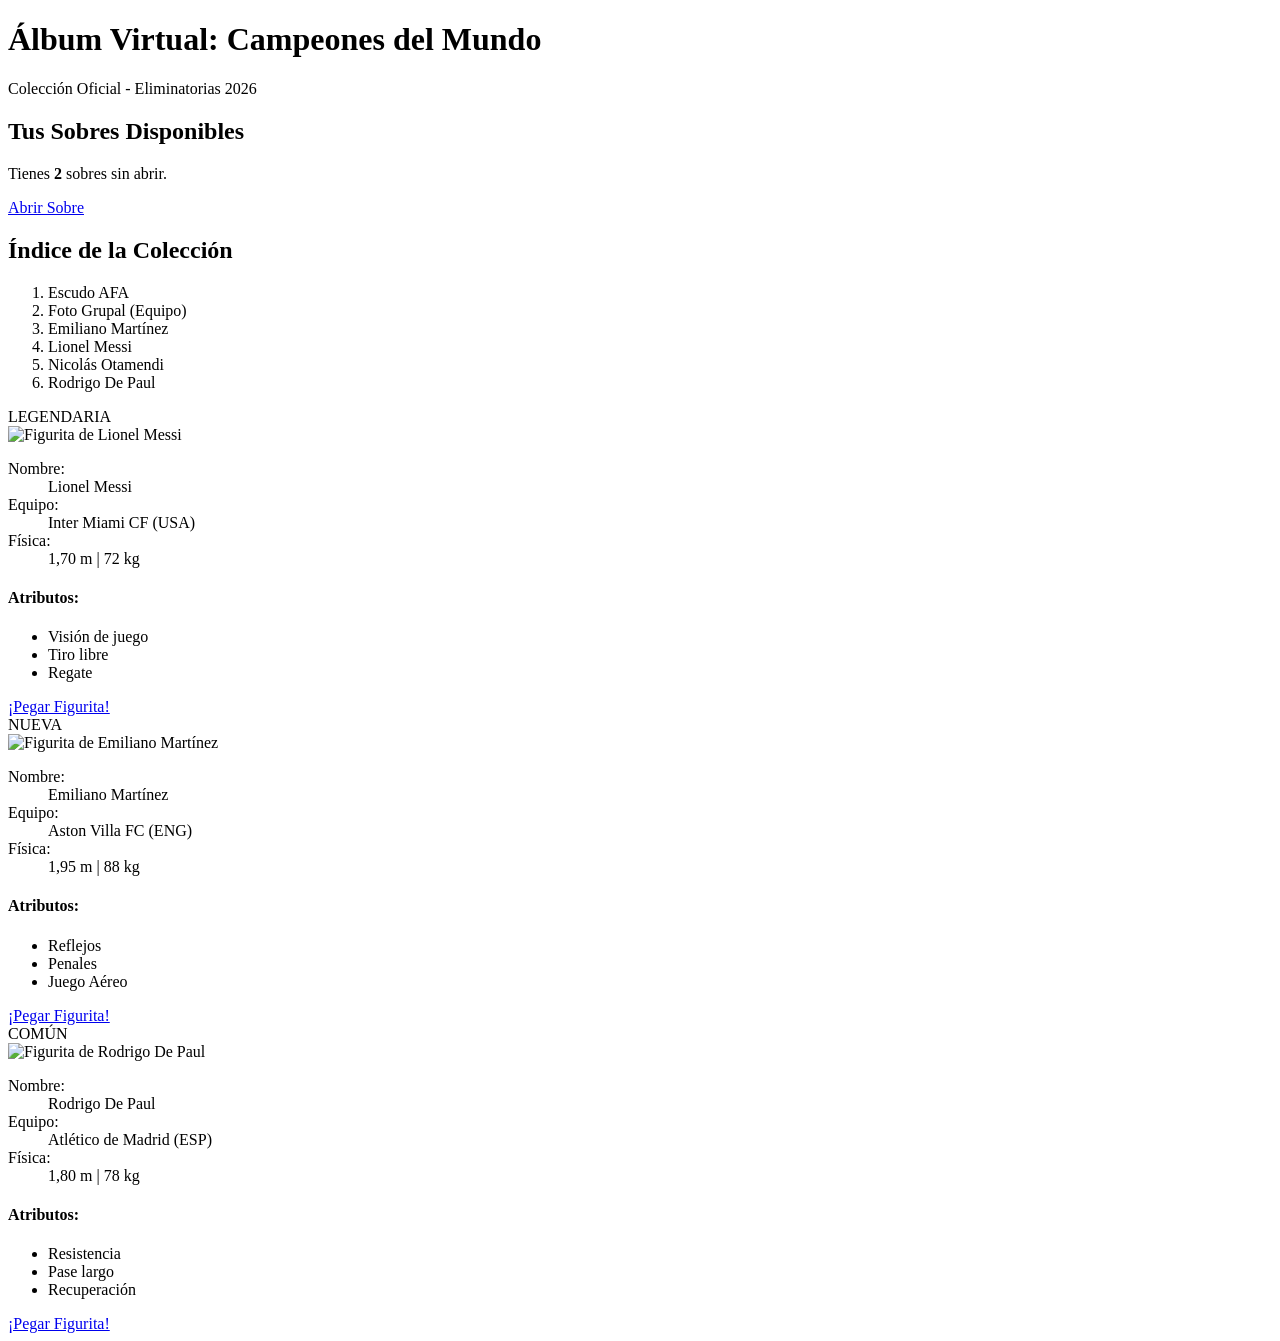
==== index.html @ d7fab693 "Create index.html" ====
<!DOCTYPE html>
<html lang="es">
<head>
    <meta charset="UTF-8">
    <meta name="viewport" content="width=device-width, initial-scale=1.0">
    <title>Mi Álbum Web de Coleccionables - Selección Argentina</title>
    <link rel="stylesheet" href="css/estilos.css">
</head>
<body>

    <!-- Header (Título) -->
    <div class="header-album">
        <h1>Álbum Virtual: Campeones del Mundo</h1>
        <p>Colección Oficial - Eliminatorias 2026</p>
    </div>

    <!-- Sección de Sobres -->
    <div class="seccion-sobres">
        <h2>Tus Sobres Disponibles</h2>
        <div class="sobre">
            <p>Tienes <strong>2</strong> sobres sin abrir.</p>
            <a href="#" class="btn-abrir">Abrir Sobre</a>
        </div>
    </div>

    <!-- Índice de Figuritas (Lista Ordenada) -->
    <div class="indice-container">
        <h2>Índice de la Colección</h2>
        <ol class="lista-indice">
            <li>Escudo AFA</li>
            <li>Foto Grupal (Equipo)</li>
            <li>Emiliano Martínez</li>
            <li>Lionel Messi</li>
            <li>Nicolás Otamendi</li>
            <li>Rodrigo De Paul</li>
        </ol>
    </div>

    <!-- Cuadrícula de Figuritas -->
    <div class="cuadricula-figuritas">
        
        <!-- Figurita 1: Lionel Messi -->
        <div class="tarjeta-figurita">
            <!-- Etiqueta span para destacar estado -->
            <div class="estado-etiqueta">
                <span class="legendaria">LEGENDARIA</span>
            </div>
            
            <img src="img/messi.jpg" alt="Figurita de Lionel Messi" class="img-figurita">
            
            <!-- Lista de definición para la ficha técnica -->
            <dl class="ficha-tecnica">
                <dt>Nombre:</dt>
                <dd>Lionel Messi</dd>
                <dt>Equipo:</dt>
                <dd>Inter Miami CF (USA)</dd>
                <dt>Física:</dt>
                <dd>1,70 m | 72 kg</dd>
            </dl>

            <!-- Lista no ordenada para habilidades -->
            <h4>Atributos:</h4>
            <ul class="lista-atributos">
                <li>Visión de juego</li>
                <li>Tiro libre</li>
                <li>Regate</li>
            </ul>

            <!-- Botón interactivo -->
            <a href="#" class="btn-pegar">¡Pegar Figurita!</a>
        </div>

        <!-- Figurita 2: Emiliano "Dibu" Martínez -->
        <div class="tarjeta-figurita">
            <div class="estado-etiqueta">
                <span class="nueva">NUEVA</span>
            </div>
            
            <img src="img/dibu.jpg" alt="Figurita de Emiliano Martínez" class="img-figurita">
            
            <dl class="ficha-tecnica">
                <dt>Nombre:</dt>
                <dd>Emiliano Martínez</dd>
                <dt>Equipo:</dt>
                <dd>Aston Villa FC (ENG)</dd>
                <dt>Física:</dt>
                <dd>1,95 m | 88 kg</dd>
            </dl>

            <h4>Atributos:</h4>
            <ul class="lista-atributos">
                <li>Reflejos</li>
                <li>Penales</li>
                <li>Juego Aéreo</li>
            </ul>

            <a href="#" class="btn-pegar">¡Pegar Figurita!</a>
        </div>

        <!-- Figurita 3: Rodrigo De Paul -->
        <div class="tarjeta-figurita">
            <div class="estado-etiqueta">
                <span class="comun">COMÚN</span>
            </div>
            
            <img src="img/depaul.jpg" alt="Figurita de Rodrigo De Paul" class="img-figurita">
            
            <dl class="ficha-tecnica">
                <dt>Nombre:</dt>
                <dd>Rodrigo De Paul</dd>
                <dt>Equipo:</dt>
                <dd>Atlético de Madrid (ESP)</dd>
                <dt>Física:</dt>
                <dd>1,80 m | 78 kg</dd>
            </dl>

            <h4>Atributos:</h4>
            <ul class="lista-atributos">
                <li>Resistencia</li>
                <li>Pase largo</li>
                <li>Recuperación</li>
            </ul>

            <a href="#" class="btn-pegar">¡Pegar Figurita!</a>
        </div>

    </div>

</body>
</html>
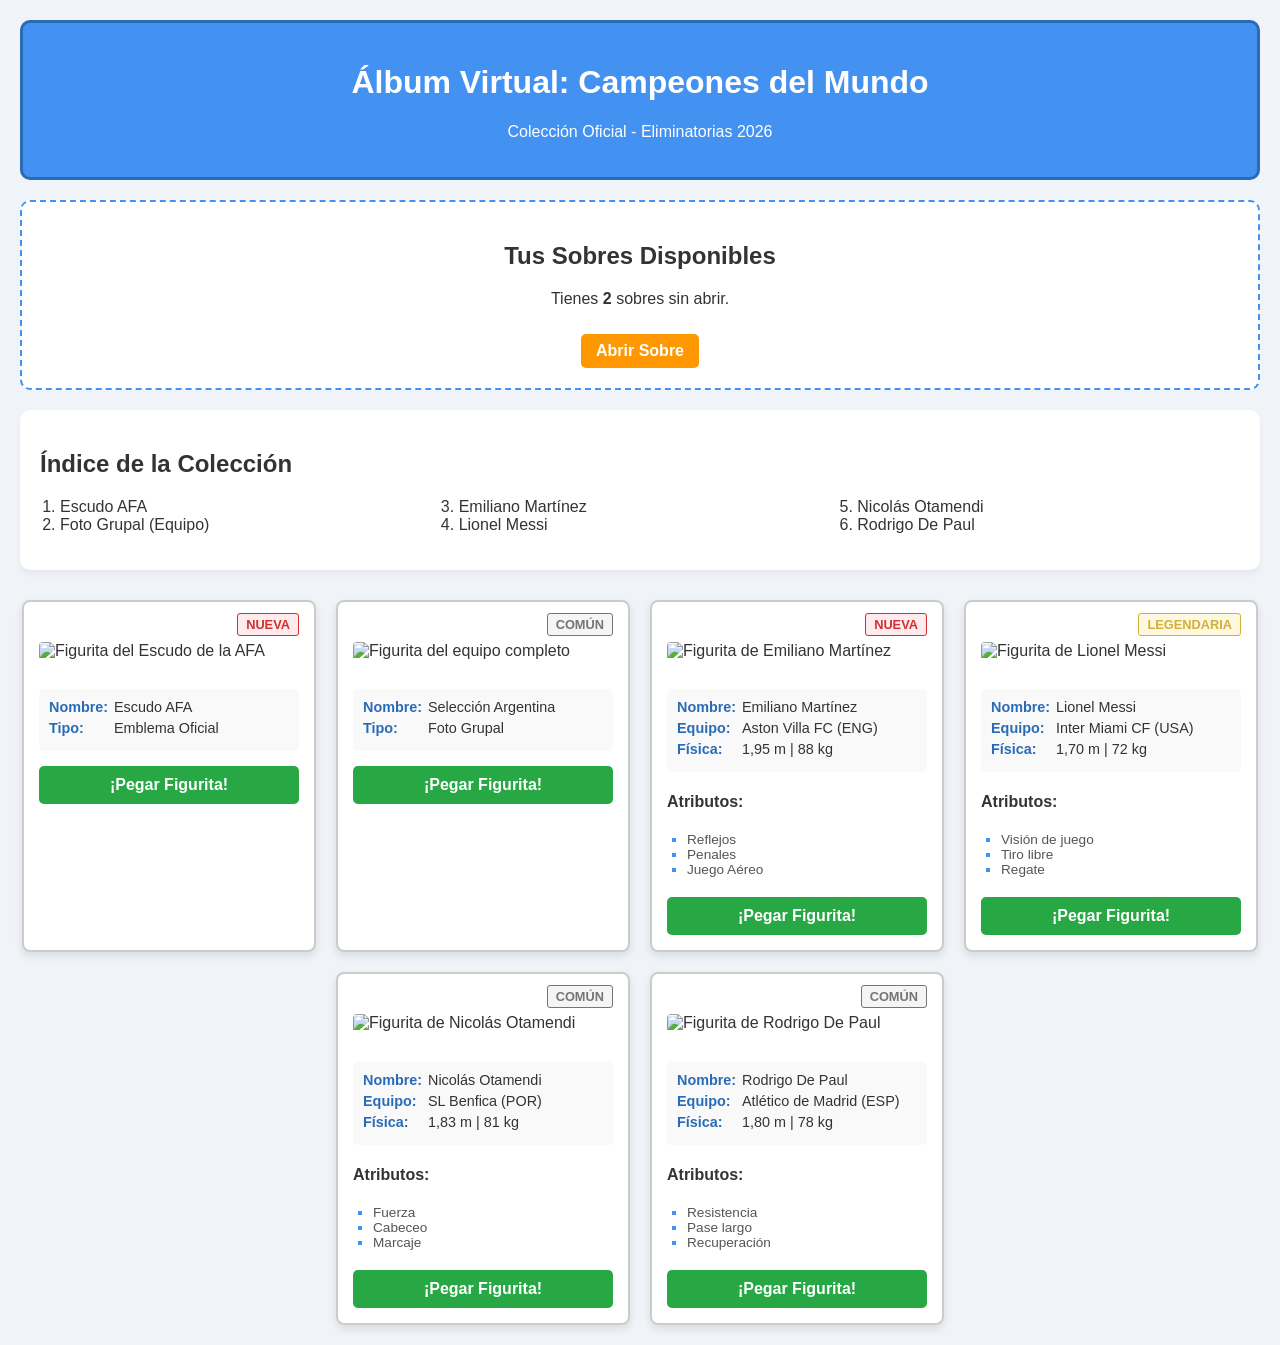
==== commit 6fdb3690: "Update index.html" ====
--- a/index.html
+++ b/index.html
@@ -8,13 +8,11 @@
 </head>
 <body>
 
-    <!-- Header (Título) -->
     <div class="header-album">
         <h1>Álbum Virtual: Campeones del Mundo</h1>
         <p>Colección Oficial - Eliminatorias 2026</p>
     </div>
 
-    <!-- Sección de Sobres -->
     <div class="seccion-sobres">
         <h2>Tus Sobres Disponibles</h2>
         <div class="sobre">
@@ -23,7 +21,6 @@
         </div>
     </div>
 
-    <!-- Índice de Figuritas (Lista Ordenada) -->
     <div class="indice-container">
         <h2>Índice de la Colección</h2>
         <ol class="lista-indice">
@@ -36,19 +33,63 @@
         </ol>
     </div>
 
-    <!-- Cuadrícula de Figuritas -->
     <div class="cuadricula-figuritas">
         
-        <!-- Figurita 1: Lionel Messi -->
         <div class="tarjeta-figurita">
-            <!-- Etiqueta span para destacar estado -->
+            <div class="estado-etiqueta">
+                <span class="nueva">NUEVA</span>
+            </div>
+            <img src="escudoafa.png.png" alt="Figurita del Escudo de la AFA" class="img-figurita">
+            <dl class="ficha-tecnica">
+                <dt>Nombre:</dt>
+                <dd>Escudo AFA</dd>
+                <dt>Tipo:</dt>
+                <dd>Emblema Oficial</dd>
+            </dl>
+            <a href="#" class="btn-pegar">¡Pegar Figurita!</a>
+        </div>
+
+        <div class="tarjeta-figurita">
+            <div class="estado-etiqueta">
+                <span class="comun">COMÚN</span>
+            </div>
+            <img src="fotogrupal.png" alt="Figurita del equipo completo" class="img-figurita">
+            <dl class="ficha-tecnica">
+                <dt>Nombre:</dt>
+                <dd>Selección Argentina</dd>
+                <dt>Tipo:</dt>
+                <dd>Foto Grupal</dd>
+            </dl>
+            <a href="#" class="btn-pegar">¡Pegar Figurita!</a>
+        </div>
+
+        <div class="tarjeta-figurita">
+            <div class="estado-etiqueta">
+                <span class="nueva">NUEVA</span>
+            </div>
+            <img src="emilianomartinez.png" alt="Figurita de Emiliano Martínez" class="img-figurita">
+            <dl class="ficha-tecnica">
+                <dt>Nombre:</dt>
+                <dd>Emiliano Martínez</dd>
+                <dt>Equipo:</dt>
+                <dd>Aston Villa FC (ENG)</dd>
+                <dt>Física:</dt>
+                <dd>1,95 m | 88 kg</dd>
+            </dl>
+            <h4>Atributos:</h4>
+            <ul class="lista-atributos">
+                <li>Reflejos</li>
+                <li>Penales</li>
+                <li>Juego Aéreo</li>
+            </ul>
+            <a href="#" class="btn-pegar">¡Pegar Figurita!</a>
+        </div>
+
+        <div class="tarjeta-figurita">
             <div class="estado-etiqueta">
                 <span class="legendaria">LEGENDARIA</span>
             </div>
-            
-            <img src="img/messi.jpg" alt="Figurita de Lionel Messi" class="img-figurita">
-            
-            <!-- Lista de definición para la ficha técnica -->
+            <img src="lionelmessi.png" alt="Figurita de Lionel Messi" class="img-figurita">
             <dl class="ficha-tecnica">
                 <dt>Nombre:</dt>
                 <dd>Lionel Messi</dd>
@@ -57,54 +98,42 @@
                 <dt>Física:</dt>
                 <dd>1,70 m | 72 kg</dd>
             </dl>
-
-            <!-- Lista no ordenada para habilidades -->
             <h4>Atributos:</h4>
             <ul class="lista-atributos">
                 <li>Visión de juego</li>
                 <li>Tiro libre</li>
                 <li>Regate</li>
             </ul>
-
-            <!-- Botón interactivo -->
             <a href="#" class="btn-pegar">¡Pegar Figurita!</a>
         </div>
 
-        <!-- Figurita 2: Emiliano "Dibu" Martínez -->
-        <div class="tarjeta-figurita">
-            <div class="estado-etiqueta">
-                <span class="nueva">NUEVA</span>
-            </div>
-            
-            <img src="img/dibu.jpg" alt="Figurita de Emiliano Martínez" class="img-figurita">
-            
-            <dl class="ficha-tecnica">
-                <dt>Nombre:</dt>
-                <dd>Emiliano Martínez</dd>
-                <dt>Equipo:</dt>
-                <dd>Aston Villa FC (ENG)</dd>
-                <dt>Física:</dt>
-                <dd>1,95 m | 88 kg</dd>
-            </dl>
-
-            <h4>Atributos:</h4>
-            <ul class="lista-atributos">
-                <li>Reflejos</li>
-                <li>Penales</li>
-                <li>Juego Aéreo</li>
-            </ul>
-
-            <a href="#" class="btn-pegar">¡Pegar Figurita!</a>
-        </div>
-
-        <!-- Figurita 3: Rodrigo De Paul -->
         <div class="tarjeta-figurita">
             <div class="estado-etiqueta">
                 <span class="comun">COMÚN</span>
             </div>
-            
-            <img src="img/depaul.jpg" alt="Figurita de Rodrigo De Paul" class="img-figurita">
-            
+            <img src="nicolasotamendi.png" alt="Figurita de Nicolás Otamendi" class="img-figurita">
+            <dl class="ficha-tecnica">
+                <dt>Nombre:</dt>
+                <dd>Nicolás Otamendi</dd>
+                <dt>Equipo:</dt>
+                <dd>SL Benfica (POR)</dd>
+                <dt>Física:</dt>
+                <dd>1,83 m | 81 kg</dd>
+            </dl>
+            <h4>Atributos:</h4>
+            <ul class="lista-atributos">
+                <li>Fuerza</li>
+                <li>Cabeceo</li>
+                <li>Marcaje</li>
+            </ul>
+            <a href="#" class="btn-pegar">¡Pegar Figurita!</a>
+        </div>
+
+        <div class="tarjeta-figurita">
+            <div class="estado-etiqueta">
+                <span class="comun">COMÚN</span>
+            </div>
+            <img src="rodrigodepaul.png" alt="Figurita de Rodrigo De Paul" class="img-figurita">
             <dl class="ficha-tecnica">
                 <dt>Nombre:</dt>
                 <dd>Rodrigo De Paul</dd>
@@ -113,14 +142,12 @@
                 <dt>Física:</dt>
                 <dd>1,80 m | 78 kg</dd>
             </dl>
-
             <h4>Atributos:</h4>
             <ul class="lista-atributos">
                 <li>Resistencia</li>
                 <li>Pase largo</li>
                 <li>Recuperación</li>
             </ul>
-
             <a href="#" class="btn-pegar">¡Pegar Figurita!</a>
         </div>
 
--- a/css/estilos.css
+++ b/css/estilos.css
@@ -0,0 +1,174 @@
+/* =========================================
+   Estilos Generales y Estructura (div)
+   ========================================= */
+body {
+    font-family: 'Segoe UI', Tahoma, Geneva, Verdana, sans-serif;
+    background-color: #f0f4f8;
+    color: #333;
+    margin: 0;
+    padding: 20px;
+}
+
+.header-album {
+    background-color: #4392f1;
+    color: white;
+    text-align: center;
+    padding: 20px;
+    border-radius: 10px;
+    margin-bottom: 20px;
+    border: 3px solid #2a6bb8;
+}
+
+.seccion-sobres {
+    background-color: #fff;
+    padding: 20px;
+    border: 2px dashed #4392f1;
+    border-radius: 10px;
+    margin-bottom: 20px;
+    text-align: center;
+}
+
+/* =========================================
+   Listas (<ol>, <dl>, <ul>)
+   ========================================= */
+.indice-container {
+    background-color: #fff;
+    padding: 20px;
+    border-radius: 10px;
+    margin-bottom: 30px;
+    box-shadow: 0 4px 6px rgba(0,0,0,0.05);
+}
+
+.lista-indice {
+    column-count: 3; /* Divide la lista ordenada en columnas */
+    padding-left: 20px;
+}
+
+.cuadricula-figuritas {
+    display: flex;
+    flex-wrap: wrap;
+    gap: 20px;
+    justify-content: center;
+}
+
+.tarjeta-figurita {
+    background-color: #fff;
+    border: 2px solid #ccc;
+    border-radius: 8px;
+    width: 260px;
+    padding: 15px;
+    box-shadow: 0 4px 8px rgba(0,0,0,0.1);
+    position: relative;
+}
+
+.img-figurita {
+    width: 100%;
+    height: auto;
+    border-radius: 4px;
+    margin-bottom: 15px;
+}
+
+/* Lista de definición */
+.ficha-tecnica {
+    font-size: 0.9em;
+    margin-bottom: 15px;
+    background-color: #f9f9f9;
+    padding: 10px;
+    border-radius: 5px;
+}
+
+.ficha-tecnica dt {
+    font-weight: bold;
+    color: #2a6bb8;
+    float: left;
+    clear: left;
+    width: 60px;
+}
+
+.ficha-tecnica dd {
+    margin-left: 65px;
+    margin-bottom: 5px;
+}
+
+/* Lista no ordenada con viñeta personalizada */
+.lista-atributos {
+    list-style-type: square;
+    color: #555;
+    padding-left: 20px;
+    font-size: 0.85em;
+    margin-bottom: 20px;
+}
+
+.lista-atributos li::marker {
+    color: #4392f1; /* Viñeta personalizada con color */
+}
+
+/* =========================================
+   Estilos Internos (span)
+   ========================================= */
+.estado-etiqueta {
+    text-align: right;
+    margin-bottom: 10px;
+    font-weight: bold;
+    font-size: 0.8em;
+}
+
+span.legendaria {
+    color: #d4af37; /* Dorado */
+    border: 1px solid #d4af37;
+    padding: 3px 8px;
+    border-radius: 3px;
+    background-color: #fff8e1;
+}
+
+span.nueva {
+    color: #d32f2f; /* Rojo */
+    border: 1px solid #d32f2f;
+    padding: 3px 8px;
+    border-radius: 3px;
+    background-color: #ffebee;
+}
+
+span.comun {
+    color: #757575; /* Gris */
+    border: 1px solid #757575;
+    padding: 3px 8px;
+    border-radius: 3px;
+    background-color: #f5f5f5;
+}
+
+/* =========================================
+   Interactividad del Botón (a y hover)
+   ========================================= */
+.btn-pegar {
+    display: inline-block;
+    background-color: #28a745;
+    color: white;
+    text-decoration: none;
+    padding: 10px 15px;
+    border-radius: 5px;
+    text-align: center;
+    width: 100%;
+    box-sizing: border-box;
+    font-weight: bold;
+    font-size: 1em;
+    transition: all 0.3s ease; /* Transición suave */
+}
+
+/* Efecto Hover: Cambia color y tamaño de fuente */
+.btn-pegar:hover {
+    background-color: #218838; /* Verde más oscuro */
+    font-size: 1.15em; /* Aumenta el tamaño de la fuente */
+    box-shadow: 0 4px 10px rgba(40, 167, 69, 0.4);
+}
+
+.btn-abrir {
+    display: inline-block;
+    background-color: #ff9800;
+    color: white;
+    text-decoration: none;
+    padding: 8px 15px;
+    border-radius: 5px;
+    font-weight: bold;
+    margin-top: 10px;
+}
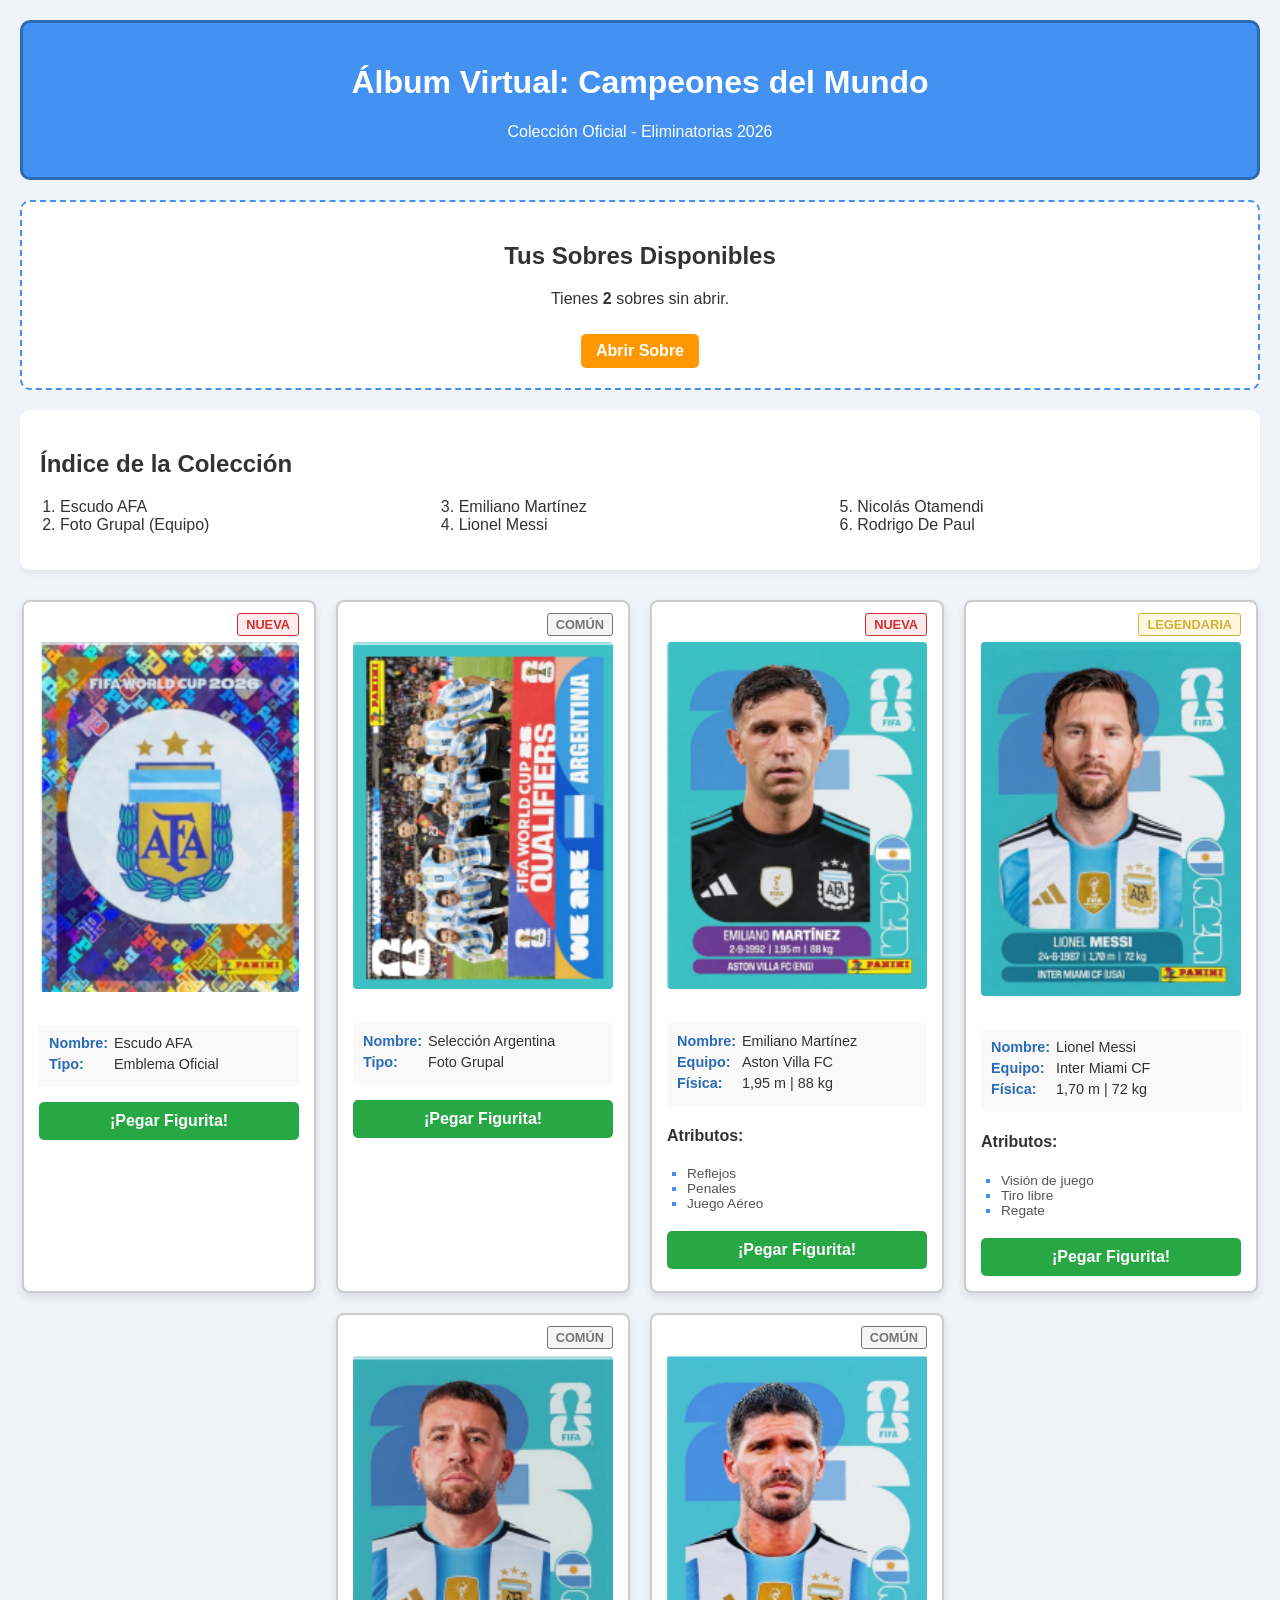
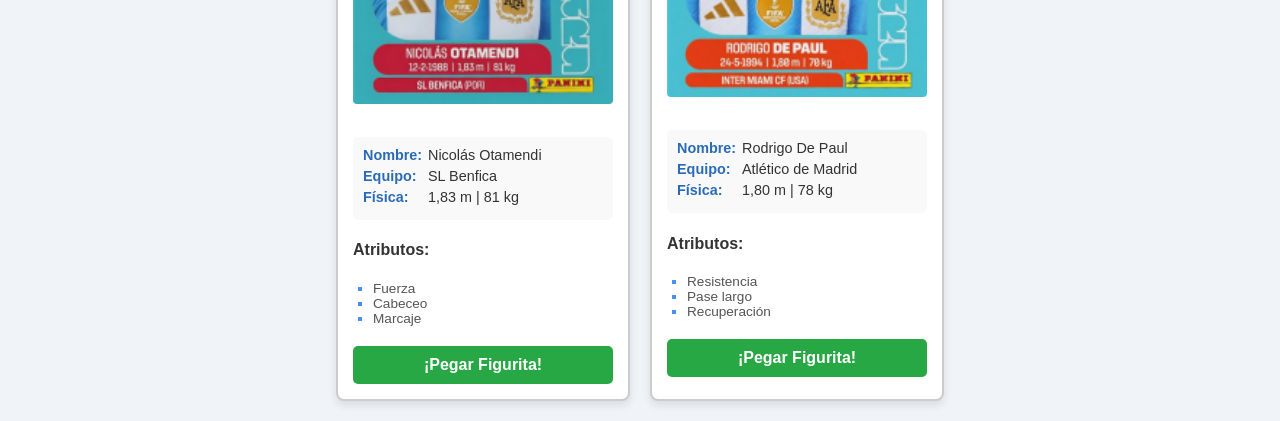
==== commit ef11f047: "Update index.html" ====
--- a/index.html
+++ b/index.html
@@ -39,7 +39,7 @@
             <div class="estado-etiqueta">
                 <span class="nueva">NUEVA</span>
             </div>
-            <img src="escudoafa.png.png" alt="Figurita del Escudo de la AFA" class="img-figurita">
+            <img src="img/escudoafa.png.png" alt="Figurita del Escudo de la AFA" class="img-figurita">
             <dl class="ficha-tecnica">
                 <dt>Nombre:</dt>
                 <dd>Escudo AFA</dd>
@@ -53,7 +53,7 @@
             <div class="estado-etiqueta">
                 <span class="comun">COMÚN</span>
             </div>
-            <img src="fotogrupal.png" alt="Figurita del equipo completo" class="img-figurita">
+            <img src="img/fotogrupal.png" alt="Figurita del equipo completo" class="img-figurita">
             <dl class="ficha-tecnica">
                 <dt>Nombre:</dt>
                 <dd>Selección Argentina</dd>
@@ -67,12 +67,12 @@
             <div class="estado-etiqueta">
                 <span class="nueva">NUEVA</span>
             </div>
-            <img src="emilianomartinez.png" alt="Figurita de Emiliano Martínez" class="img-figurita">
+            <img src="img/emilianomartinez.png" alt="Figurita de Emiliano Martínez" class="img-figurita">
             <dl class="ficha-tecnica">
                 <dt>Nombre:</dt>
                 <dd>Emiliano Martínez</dd>
                 <dt>Equipo:</dt>
-                <dd>Aston Villa FC (ENG)</dd>
+                <dd>Aston Villa FC</dd>
                 <dt>Física:</dt>
                 <dd>1,95 m | 88 kg</dd>
             </dl>
@@ -89,12 +89,12 @@
             <div class="estado-etiqueta">
                 <span class="legendaria">LEGENDARIA</span>
             </div>
-            <img src="lionelmessi.png" alt="Figurita de Lionel Messi" class="img-figurita">
+            <img src="img/lionelmessi.png" alt="Figurita de Lionel Messi" class="img-figurita">
             <dl class="ficha-tecnica">
                 <dt>Nombre:</dt>
                 <dd>Lionel Messi</dd>
                 <dt>Equipo:</dt>
-                <dd>Inter Miami CF (USA)</dd>
+                <dd>Inter Miami CF</dd>
                 <dt>Física:</dt>
                 <dd>1,70 m | 72 kg</dd>
             </dl>
@@ -111,12 +111,12 @@
             <div class="estado-etiqueta">
                 <span class="comun">COMÚN</span>
             </div>
-            <img src="nicolasotamendi.png" alt="Figurita de Nicolás Otamendi" class="img-figurita">
+            <img src="img/nicolasotamendi.png" alt="Figurita de Nicolás Otamendi" class="img-figurita">
             <dl class="ficha-tecnica">
                 <dt>Nombre:</dt>
                 <dd>Nicolás Otamendi</dd>
                 <dt>Equipo:</dt>
-                <dd>SL Benfica (POR)</dd>
+                <dd>SL Benfica</dd>
                 <dt>Física:</dt>
                 <dd>1,83 m | 81 kg</dd>
             </dl>
@@ -133,12 +133,12 @@
             <div class="estado-etiqueta">
                 <span class="comun">COMÚN</span>
             </div>
-            <img src="rodrigodepaul.png" alt="Figurita de Rodrigo De Paul" class="img-figurita">
+            <img src="img/rodrigodepaul.png" alt="Figurita de Rodrigo De Paul" class="img-figurita">
             <dl class="ficha-tecnica">
                 <dt>Nombre:</dt>
                 <dd>Rodrigo De Paul</dd>
                 <dt>Equipo:</dt>
-                <dd>Atlético de Madrid (ESP)</dd>
+                <dd>Atlético de Madrid</dd>
                 <dt>Física:</dt>
                 <dd>1,80 m | 78 kg</dd>
             </dl>
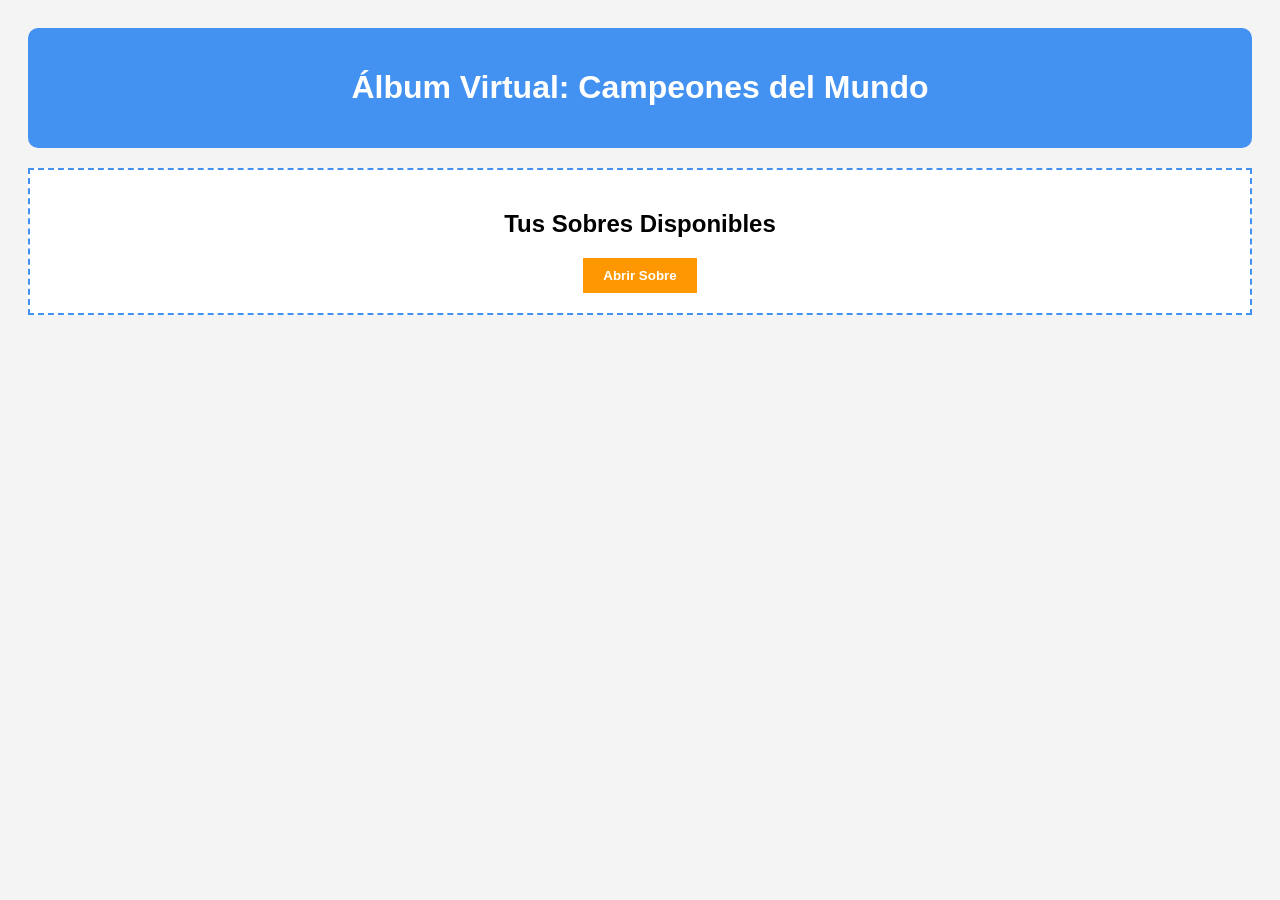
==== commit 7055589e: "Update index.html" ====
--- a/index.html
+++ b/index.html
@@ -2,156 +2,62 @@
 <html lang="es">
 <head>
     <meta charset="UTF-8">
-    <meta name="viewport" content="width=device-width, initial-scale=1.0">
-    <title>Mi Álbum Web de Coleccionables - Selección Argentina</title>
-    <link rel="stylesheet" href="css/estilos.css">
+    <title>Álbum de Figuritas - Selección Argentina</title>
+    <style>
+        /* CSS Integrado para evitar errores de ruta */
+        body { font-family: sans-serif; background-color: #f4f4f4; padding: 20px; }
+        .header-album { background: #4392f1; color: white; padding: 20px; text-align: center; border-radius: 10px; }
+        .seccion-sobres { background: white; padding: 20px; margin: 20px 0; border: 2px dashed #4392f1; text-align: center; }
+        
+        /* Cuadrícula */
+        .cuadricula-figuritas { display: flex; flex-wrap: wrap; gap: 20px; justify-content: center; margin-top: 20px; }
+        .tarjeta-figurita { background: white; padding: 15px; border: 1px solid #ddd; border-radius: 8px; width: 200px; text-align: center; }
+        .tarjeta-figurita img { width: 100%; height: auto; border-radius: 4px; }
+        
+        /* Botón e interactividad */
+        .btn-abrir { background: #ff9800; color: white; padding: 10px 20px; border: none; cursor: pointer; font-weight: bold; }
+        .btn-pegar { display: inline-block; background: #28a745; color: white; padding: 8px; margin-top: 10px; text-decoration: none; border-radius: 4px; }
+        .btn-pegar:hover { background: #218838; font-size: 1.1em; }
+    </style>
 </head>
 <body>
 
     <div class="header-album">
         <h1>Álbum Virtual: Campeones del Mundo</h1>
-        <p>Colección Oficial - Eliminatorias 2026</p>
     </div>
 
     <div class="seccion-sobres">
         <h2>Tus Sobres Disponibles</h2>
-        <div class="sobre">
-            <p>Tienes <strong>2</strong> sobres sin abrir.</p>
-            <a href="#" class="btn-abrir">Abrir Sobre</a>
-        </div>
+        <button class="btn-abrir" onclick="abrirSobre()">Abrir Sobre</button>
     </div>
 
-    <div class="indice-container">
-        <h2>Índice de la Colección</h2>
-        <ol class="lista-indice">
-            <li>Escudo AFA</li>
-            <li>Foto Grupal (Equipo)</li>
-            <li>Emiliano Martínez</li>
-            <li>Lionel Messi</li>
-            <li>Nicolás Otamendi</li>
-            <li>Rodrigo De Paul</li>
-        </ol>
-    </div>
-
-    <div class="cuadricula-figuritas">
+    <div id="contenedor-figuritas" class="cuadricula-figuritas" style="display:none;">
         
         <div class="tarjeta-figurita">
-            <div class="estado-etiqueta">
-                <span class="nueva">NUEVA</span>
-            </div>
-            <img src="img/escudoafa.png.png" alt="Figurita del Escudo de la AFA" class="img-figurita">
-            <dl class="ficha-tecnica">
-                <dt>Nombre:</dt>
-                <dd>Escudo AFA</dd>
-                <dt>Tipo:</dt>
-                <dd>Emblema Oficial</dd>
-            </dl>
+            <img src="img/lionelmessi.png" alt="Messi">
+            <p>Lionel Messi</p>
             <a href="#" class="btn-pegar">¡Pegar Figurita!</a>
         </div>
 
         <div class="tarjeta-figurita">
-            <div class="estado-etiqueta">
-                <span class="comun">COMÚN</span>
-            </div>
-            <img src="img/fotogrupal.png" alt="Figurita del equipo completo" class="img-figurita">
-            <dl class="ficha-tecnica">
-                <dt>Nombre:</dt>
-                <dd>Selección Argentina</dd>
-                <dt>Tipo:</dt>
-                <dd>Foto Grupal</dd>
-            </dl>
+            <img src="img/emilianomartinez.png" alt="Dibu">
+            <p>Emiliano Martínez</p>
             <a href="#" class="btn-pegar">¡Pegar Figurita!</a>
         </div>
 
         <div class="tarjeta-figurita">
-            <div class="estado-etiqueta">
-                <span class="nueva">NUEVA</span>
-            </div>
-            <img src="img/emilianomartinez.png" alt="Figurita de Emiliano Martínez" class="img-figurita">
-            <dl class="ficha-tecnica">
-                <dt>Nombre:</dt>
-                <dd>Emiliano Martínez</dd>
-                <dt>Equipo:</dt>
-                <dd>Aston Villa FC</dd>
-                <dt>Física:</dt>
-                <dd>1,95 m | 88 kg</dd>
-            </dl>
-            <h4>Atributos:</h4>
-            <ul class="lista-atributos">
-                <li>Reflejos</li>
-                <li>Penales</li>
-                <li>Juego Aéreo</li>
-            </ul>
-            <a href="#" class="btn-pegar">¡Pegar Figurita!</a>
-        </div>
-
-        <div class="tarjeta-figurita">
-            <div class="estado-etiqueta">
-                <span class="legendaria">LEGENDARIA</span>
-            </div>
-            <img src="img/lionelmessi.png" alt="Figurita de Lionel Messi" class="img-figurita">
-            <dl class="ficha-tecnica">
-                <dt>Nombre:</dt>
-                <dd>Lionel Messi</dd>
-                <dt>Equipo:</dt>
-                <dd>Inter Miami CF</dd>
-                <dt>Física:</dt>
-                <dd>1,70 m | 72 kg</dd>
-            </dl>
-            <h4>Atributos:</h4>
-            <ul class="lista-atributos">
-                <li>Visión de juego</li>
-                <li>Tiro libre</li>
-                <li>Regate</li>
-            </ul>
-            <a href="#" class="btn-pegar">¡Pegar Figurita!</a>
-        </div>
-
-        <div class="tarjeta-figurita">
-            <div class="estado-etiqueta">
-                <span class="comun">COMÚN</span>
-            </div>
-            <img src="img/nicolasotamendi.png" alt="Figurita de Nicolás Otamendi" class="img-figurita">
-            <dl class="ficha-tecnica">
-                <dt>Nombre:</dt>
-                <dd>Nicolás Otamendi</dd>
-                <dt>Equipo:</dt>
-                <dd>SL Benfica</dd>
-                <dt>Física:</dt>
-                <dd>1,83 m | 81 kg</dd>
-            </dl>
-            <h4>Atributos:</h4>
-            <ul class="lista-atributos">
-                <li>Fuerza</li>
-                <li>Cabeceo</li>
-                <li>Marcaje</li>
-            </ul>
-            <a href="#" class="btn-pegar">¡Pegar Figurita!</a>
-        </div>
-
-        <div class="tarjeta-figurita">
-            <div class="estado-etiqueta">
-                <span class="comun">COMÚN</span>
-            </div>
-            <img src="img/rodrigodepaul.png" alt="Figurita de Rodrigo De Paul" class="img-figurita">
-            <dl class="ficha-tecnica">
-                <dt>Nombre:</dt>
-                <dd>Rodrigo De Paul</dd>
-                <dt>Equipo:</dt>
-                <dd>Atlético de Madrid</dd>
-                <dt>Física:</dt>
-                <dd>1,80 m | 78 kg</dd>
-            </dl>
-            <h4>Atributos:</h4>
-            <ul class="lista-atributos">
-                <li>Resistencia</li>
-                <li>Pase largo</li>
-                <li>Recuperación</li>
-            </ul>
+            <img src="img/escudoafa.png.png" alt="Escudo">
+            <p>Escudo AFA</p>
             <a href="#" class="btn-pegar">¡Pegar Figurita!</a>
         </div>
 
     </div>
 
+    <script>
+        function abrirSobre() {
+            // Esta función muestra el div oculto al hacer clic
+            document.getElementById('contenedor-figuritas').style.display = 'flex';
+        }
+    </script>
 </body>
 </html>
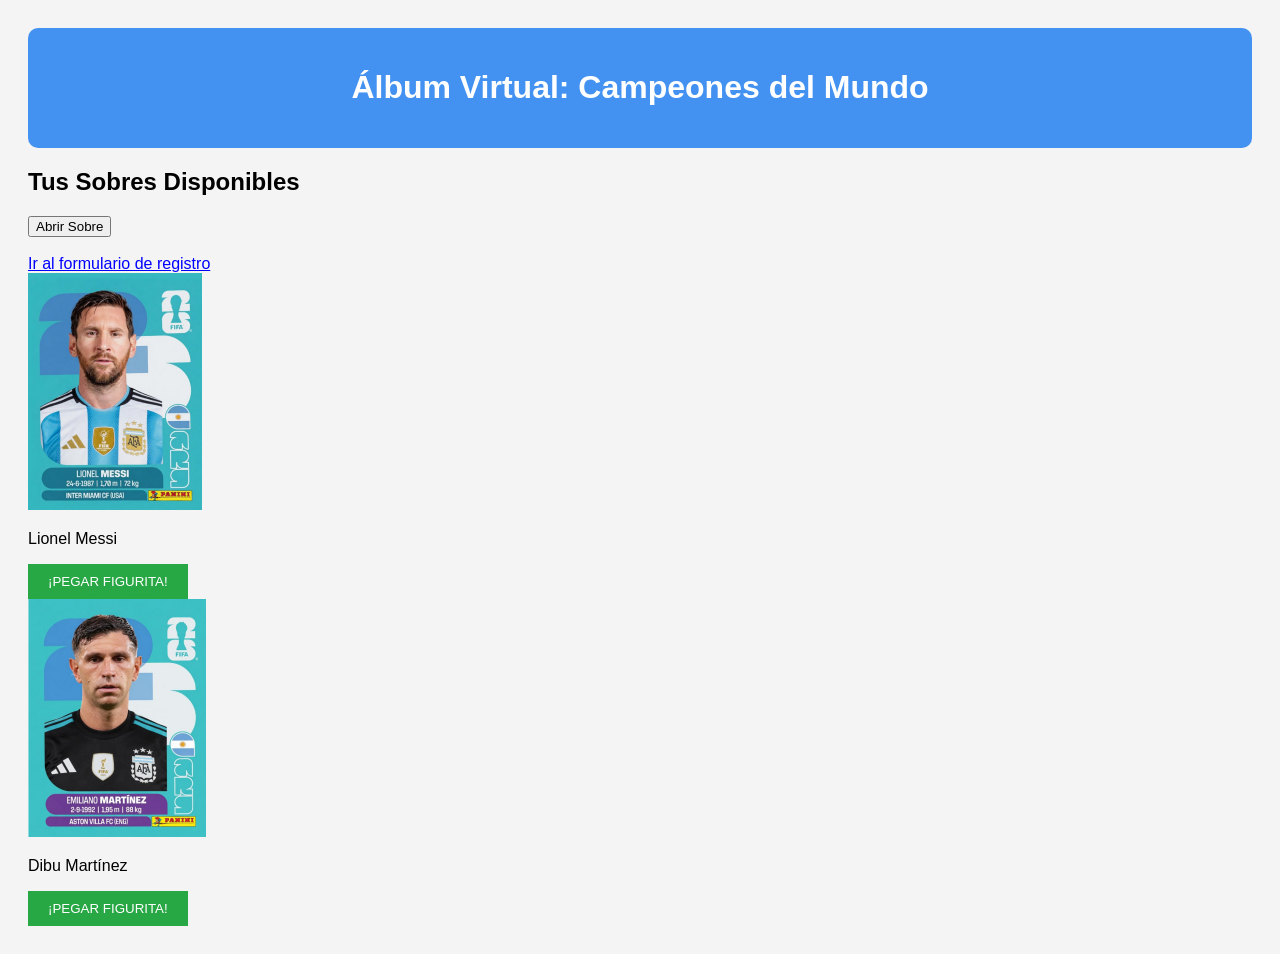
==== commit 17bc8b11: "Update index.html" ====
--- a/index.html
+++ b/index.html
@@ -2,23 +2,8 @@
 <html lang="es">
 <head>
     <meta charset="UTF-8">
-    <title>Álbum de Figuritas - Selección Argentina</title>
-    <style>
-        /* CSS Integrado para evitar errores de ruta */
-        body { font-family: sans-serif; background-color: #f4f4f4; padding: 20px; }
-        .header-album { background: #4392f1; color: white; padding: 20px; text-align: center; border-radius: 10px; }
-        .seccion-sobres { background: white; padding: 20px; margin: 20px 0; border: 2px dashed #4392f1; text-align: center; }
-        
-        /* Cuadrícula */
-        .cuadricula-figuritas { display: flex; flex-wrap: wrap; gap: 20px; justify-content: center; margin-top: 20px; }
-        .tarjeta-figurita { background: white; padding: 15px; border: 1px solid #ddd; border-radius: 8px; width: 200px; text-align: center; }
-        .tarjeta-figurita img { width: 100%; height: auto; border-radius: 4px; }
-        
-        /* Botón e interactividad */
-        .btn-abrir { background: #ff9800; color: white; padding: 10px 20px; border: none; cursor: pointer; font-weight: bold; }
-        .btn-pegar { display: inline-block; background: #28a745; color: white; padding: 8px; margin-top: 10px; text-decoration: none; border-radius: 4px; }
-        .btn-pegar:hover { background: #218838; font-size: 1.1em; }
-    </style>
+    <title>Álbum Virtual - Selección Argentina</title>
+    <link rel="stylesheet" href="css/estilos.css">
 </head>
 <body>
 
@@ -28,35 +13,31 @@
 
     <div class="seccion-sobres">
         <h2>Tus Sobres Disponibles</h2>
-        <button class="btn-abrir" onclick="abrirSobre()">Abrir Sobre</button>
+        <button class="btn-abrir" onclick="alert('Abriendo sobre...')">Abrir Sobre</button>
+        <br><br>
+        <a href="registro.html" style="color: blue;">Ir al formulario de registro</a>
     </div>
 
-    <div id="contenedor-figuritas" class="cuadricula-figuritas" style="display:none;">
-        
+    <div class="cuadricula-figuritas">
         <div class="tarjeta-figurita">
             <img src="img/lionelmessi.png" alt="Messi">
             <p>Lionel Messi</p>
-            <a href="#" class="btn-pegar">¡Pegar Figurita!</a>
+            <button class="btn-pegar" id="btn-messi" onclick="pegarFigurita('btn-messi')">¡Pegar Figurita!</button>
         </div>
-
+        
         <div class="tarjeta-figurita">
             <img src="img/emilianomartinez.png" alt="Dibu">
-            <p>Emiliano Martínez</p>
-            <a href="#" class="btn-pegar">¡Pegar Figurita!</a>
+            <p>Dibu Martínez</p>
+            <button class="btn-pegar" id="btn-dibu" onclick="pegarFigurita('btn-dibu')">¡Pegar Figurita!</button>
         </div>
-
-        <div class="tarjeta-figurita">
-            <img src="img/escudoafa.png.png" alt="Escudo">
-            <p>Escudo AFA</p>
-            <a href="#" class="btn-pegar">¡Pegar Figurita!</a>
-        </div>
-
     </div>
 
     <script>
-        function abrirSobre() {
-            // Esta función muestra el div oculto al hacer clic
-            document.getElementById('contenedor-figuritas').style.display = 'flex';
+        function pegarFigurita(idBoton) {
+            let boton = document.getElementById(idBoton);
+            boton.innerHTML = "¡FIGURITA PEGADA!";
+            boton.style.backgroundColor = "#6c757d";
+            boton.style.pointerEvents = "none";
         }
     </script>
 </body>
--- a/css/estilos.css
+++ b/css/estilos.css
@@ -0,0 +1,23 @@
+body { font-family: sans-serif; background-color: #f4f4f4; padding: 20px; }
+.header-album { background: #4392f1; color: white; padding: 20px; text-align: center; border-radius: 10px; }
+.seccion-formulario { background: white; padding: 20px; margin: 20px auto; max-width: 500px; border-radius: 8px; border: 1px solid #ddd; }
+
+/* Estilos de botones */
+.btn-pegar, input[type="submit"], input[type="reset"] {
+    background-color: #28a745;
+    color: white;
+    border: none;
+    padding: 10px 20px;
+    text-transform: uppercase;
+    cursor: pointer;
+    transition: 0.3s;
+}
+.btn-pegar:hover, input[type="submit"]:hover, input[type="reset"]:hover {
+    font-size: 1.1em;
+    background-color: #218838;
+}
+
+/* Campos de entrada */
+input[type="text"], input[type="email"], input[type="password"], input[type="number"], select, textarea {
+    width: 100%; padding: 10px; margin: 10px 0; box-sizing: border-box;
+}
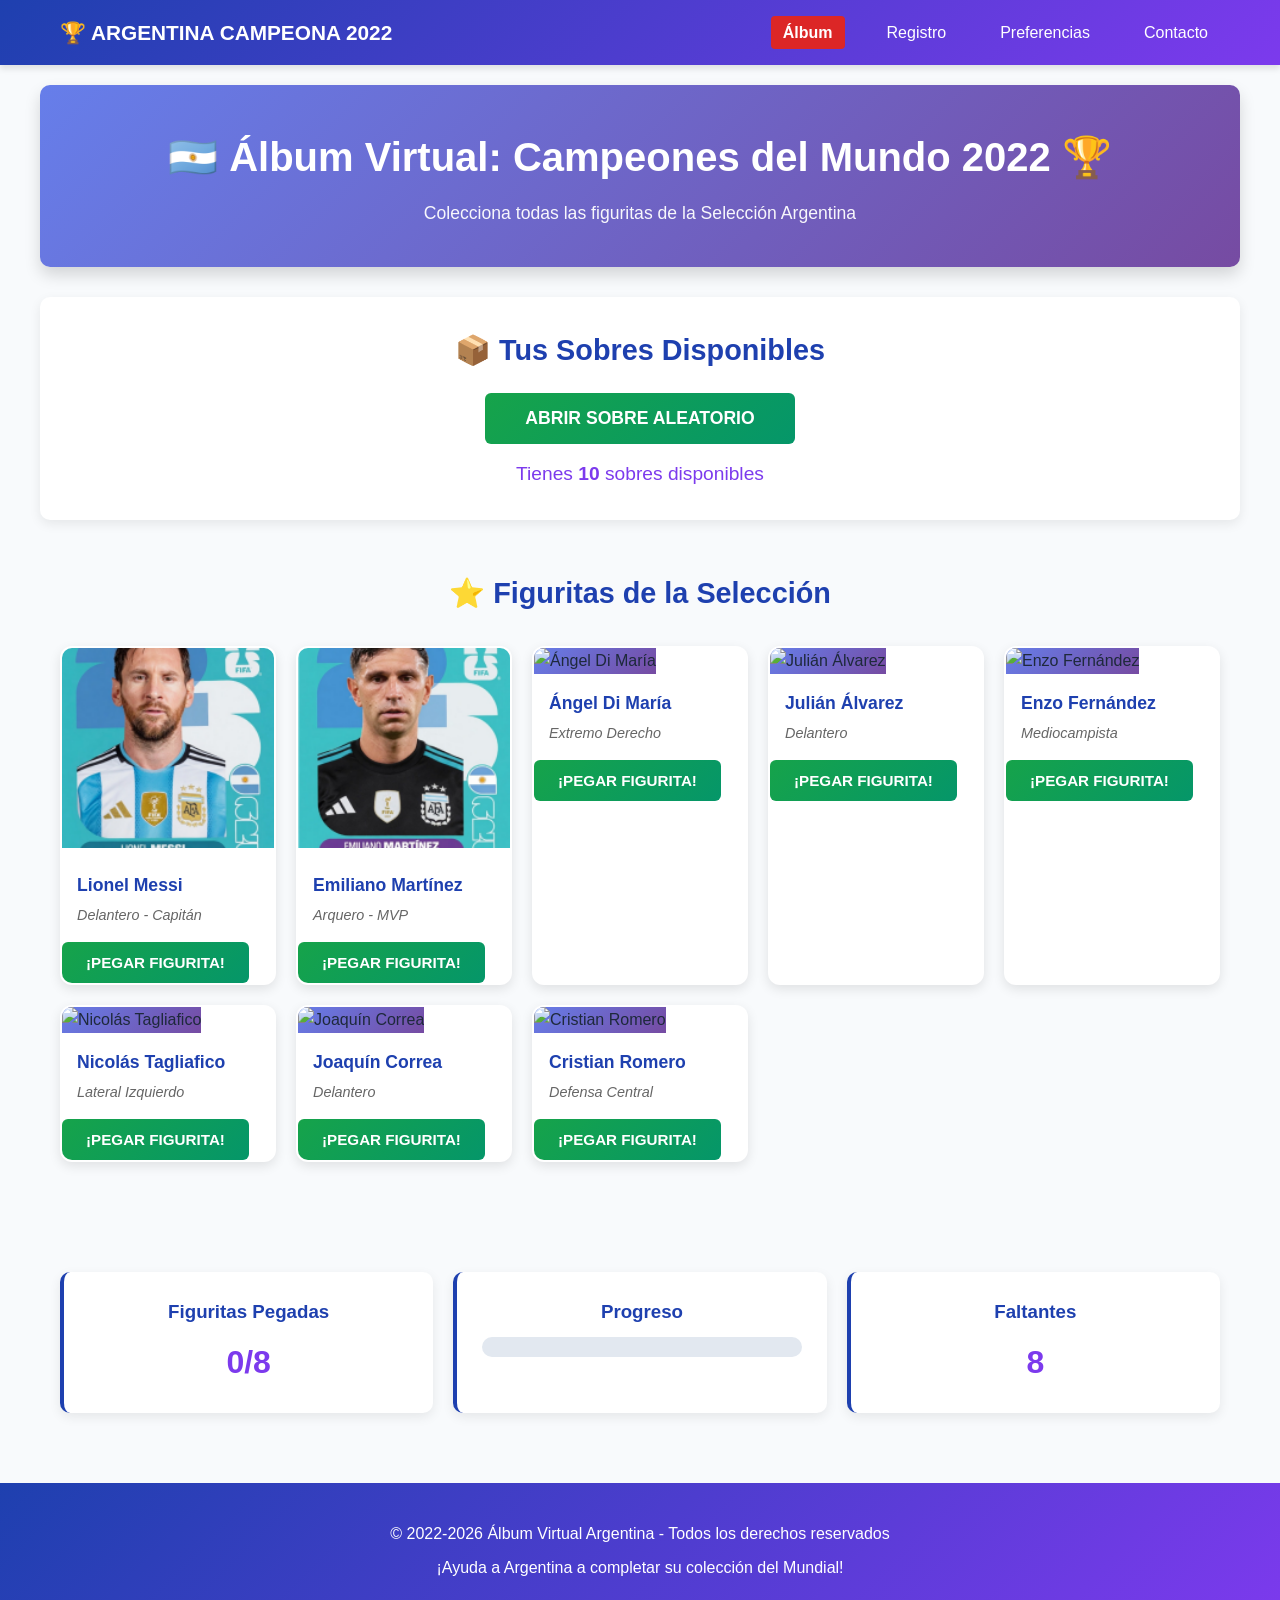
==== commit 5265b5f0: "Mejora: Álbum Mundial Argentina con menú de navegación y más jugadores" ====
--- a/index.html
+++ b/index.html
@@ -2,43 +2,125 @@
 <html lang="es">
 <head>
     <meta charset="UTF-8">
-    <title>Álbum Virtual - Selección Argentina</title>
+    <meta name="viewport" content="width=device-width, initial-scale=1.0">
+    <title>Álbum Virtual - Selección Argentina Campeona del Mundo 2022</title>
     <link rel="stylesheet" href="css/estilos.css">
 </head>
 <body>
+    <!-- MENÚ DE NAVEGACIÓN -->
+    <nav class="navbar">
+        <div class="nav-container">
+            <div class="logo">🏆 ARGENTINA CAMPEONA 2022</div>
+            <ul class="nav-menu">
+                <li><a href="index.html" class="active">Álbum</a></li>
+                <li><a href="registro.html">Registro</a></li>
+                <li><a href="preferencias.html">Preferencias</a></li>
+                <li><a href="contacto.html">Contacto</a></li>
+            </ul>
+        </div>
+    </nav>
 
+    <!-- HEADER -->
     <div class="header-album">
-        <h1>Álbum Virtual: Campeones del Mundo</h1>
+        <h1>🇦🇷 Álbum Virtual: Campeones del Mundo 2022 🏆</h1>
+        <p>Colecciona todas las figuritas de la Selección Argentina</p>
     </div>
 
+    <!-- SECCIÓN SOBRES -->
     <div class="seccion-sobres">
-        <h2>Tus Sobres Disponibles</h2>
-        <button class="btn-abrir" onclick="alert('Abriendo sobre...')">Abrir Sobre</button>
-        <br><br>
-        <a href="registro.html" style="color: blue;">Ir al formulario de registro</a>
-    </div>
-
-    <div class="cuadricula-figuritas">
-        <div class="tarjeta-figurita">
-            <img src="img/lionelmessi.png" alt="Messi">
-            <p>Lionel Messi</p>
-            <button class="btn-pegar" id="btn-messi" onclick="pegarFigurita('btn-messi')">¡Pegar Figurita!</button>
-        </div>
-        
-        <div class="tarjeta-figurita">
-            <img src="img/emilianomartinez.png" alt="Dibu">
-            <p>Dibu Martínez</p>
-            <button class="btn-pegar" id="btn-dibu" onclick="pegarFigurita('btn-dibu')">¡Pegar Figurita!</button>
+        <h2>📦 Tus Sobres Disponibles</h2>
+        <button class="btn-abrir">Abrir Sobre Aleatorio</button>
+        <div class="contador-sobres">
+            <p>Tienes <strong>10</strong> sobres disponibles</p>
         </div>
     </div>
 
-    <script>
-        function pegarFigurita(idBoton) {
-            let boton = document.getElementById(idBoton);
-            boton.innerHTML = "¡FIGURITA PEGADA!";
-            boton.style.backgroundColor = "#6c757d";
-            boton.style.pointerEvents = "none";
-        }
-    </script>
+    <!-- CUADRÍCULA DE FIGURITAS -->
+    <div class="container-album">
+        <h2>⭐ Figuritas de la Selección</h2>
+        <div class="cuadricula-figuritas">
+            <div class="tarjeta-figurita">
+                <img src="img/lionelmessi.png" alt="Messi" class="figurita-img">
+                <h3>Lionel Messi</h3>
+                <p class="posicion">Delantero - Capitán</p>
+                <button class="btn-pegar" data-jugador="messi">¡Pegar Figurita!</button>
+            </div>
+            
+            <div class="tarjeta-figurita">
+                <img src="img/emilianomartinez.png" alt="Dibu" class="figurita-img">
+                <h3>Emiliano Martínez</h3>
+                <p class="posicion">Arquero - MVP</p>
+                <button class="btn-pegar" data-jugador="dibu">¡Pegar Figurita!</button>
+            </div>
+
+            <div class="tarjeta-figurita">
+                <img src="img/angeldi-maria.png" alt="Ángel Di María" class="figurita-img">
+                <h3>Ángel Di María</h3>
+                <p class="posicion">Extremo Derecho</p>
+                <button class="btn-pegar" data-jugador="dimariaangel">¡Pegar Figurita!</button>
+            </div>
+
+            <div class="tarjeta-figurita">
+                <img src="img/julianalmada.png" alt="Julián Álvarez" class="figurita-img">
+                <h3>Julián Álvarez</h3>
+                <p class="posicion">Delantero</p>
+                <button class="btn-pegar" data-jugador="alvarez">¡Pegar Figurita!</button>
+            </div>
+
+            <div class="tarjeta-figurita">
+                <img src="img/enzofer.png" alt="Enzo Fernández" class="figurita-img">
+                <h3>Enzo Fernández</h3>
+                <p class="posicion">Mediocampista</p>
+                <button class="btn-pegar" data-jugador="enzo">¡Pegar Figurita!</button>
+            </div>
+
+            <div class="tarjeta-figurita">
+                <img src="img/nicolastagliafico.png" alt="Nicolás Tagliafico" class="figurita-img">
+                <h3>Nicolás Tagliafico</h3>
+                <p class="posicion">Lateral Izquierdo</p>
+                <button class="btn-pegar" data-jugador="taglia">¡Pegar Figurita!</button>
+            </div>
+
+            <div class="tarjeta-figurita">
+                <img src="img/joaquincar.png" alt="Joaquín Correa" class="figurita-img">
+                <h3>Joaquín Correa</h3>
+                <p class="posicion">Delantero</p>
+                <button class="btn-pegar" data-jugador="correa">¡Pegar Figurita!</button>
+            </div>
+
+            <div class="tarjeta-figurita">
+                <img src="img/cristianromero.png" alt="Cristian Romero" class="figurita-img">
+                <h3>Cristian Romero</h3>
+                <p class="posicion">Defensa Central</p>
+                <button class="btn-pegar" data-jugador="romero">¡Pegar Figurita!</button>
+            </div>
+        </div>
+    </div>
+
+    <!-- ESTADÍSTICAS DEL ÁLBUM -->
+    <div class="stats-album">
+        <div class="stat-box">
+            <h3>Figuritas Pegadas</h3>
+            <p id="pegadas">0/8</p>
+        </div>
+        <div class="stat-box">
+            <h3>Progreso</h3>
+            <div class="progress-bar">
+                <div class="progress-fill" id="progress" style="width: 0%"></div>
+            </div>
+        </div>
+        <div class="stat-box">
+            <h3>Faltantes</h3>
+            <p id="faltantes">8</p>
+        </div>
+    </div>
+
+    <!-- FOOTER -->
+    <footer class="footer">
+        <p>&copy; 2022-2026 Álbum Virtual Argentina - Todos los derechos reservados</p>
+        <p>¡Ayuda a Argentina a completar su colección del Mundial!</p>
+    </footer>
+
+    <script src="js/album.js"></script>
 </body>
-</html>
+</html>
--- a/css/estilos.css
+++ b/css/estilos.css
@@ -1,23 +1,569 @@
-body { font-family: sans-serif; background-color: #f4f4f4; padding: 20px; }
-.header-album { background: #4392f1; color: white; padding: 20px; text-align: center; border-radius: 10px; }
-.seccion-formulario { background: white; padding: 20px; margin: 20px auto; max-width: 500px; border-radius: 8px; border: 1px solid #ddd; }
-
-/* Estilos de botones */
-.btn-pegar, input[type="submit"], input[type="reset"] {
-    background-color: #28a745;
+/* ===== ESTILOS GLOBALES ===== */
+* {
+    margin: 0;
+    padding: 0;
+    box-sizing: border-box;
+}
+
+:root {
+    --color-primary: #1e40af;
+    --color-secondary: #7c3aed;
+    --color-accent: #dc2626;
+    --color-success: #16a34a;
+    --color-warning: #ea580c;
+    --color-bg: #f8fafc;
+    --color-text: #1e293b;
+    --color-border: #e2e8f0;
+}
+
+body {
+    font-family: 'Segoe UI', Tahoma, Geneva, Verdana, sans-serif;
+    background-color: var(--color-bg);
+    color: var(--color-text);
+    line-height: 1.6;
+}
+
+/* ===== NAVEGACIÓN ===== */
+.navbar {
+    background: linear-gradient(135deg, var(--color-primary) 0%, var(--color-secondary) 100%);
+    color: white;
+    padding: 1rem 0;
+    position: sticky;
+    top: 0;
+    z-index: 1000;
+    box-shadow: 0 4px 6px rgba(0, 0, 0, 0.1);
+}
+
+.nav-container {
+    max-width: 1200px;
+    margin: 0 auto;
+    padding: 0 20px;
+    display: flex;
+    justify-content: space-between;
+    align-items: center;
+}
+
+.logo {
+    font-size: 1.3em;
+    font-weight: bold;
+    text-decoration: none;
+}
+
+.nav-menu {
+    list-style: none;
+    display: flex;
+    gap: 30px;
+    align-items: center;
+}
+
+.nav-menu a {
+    color: white;
+    text-decoration: none;
+    transition: all 0.3s;
+    padding: 8px 12px;
+    border-radius: 4px;
+}
+
+.nav-menu a:hover {
+    background-color: rgba(255, 255, 255, 0.2);
+    transform: scale(1.05);
+}
+
+.nav-menu a.active {
+    background-color: var(--color-accent);
+    font-weight: bold;
+}
+
+/* ===== HEADER ===== */
+.header-album {
+    background: linear-gradient(135deg, #667eea 0%, #764ba2 100%);
+    color: white;
+    padding: 40px 20px;
+    text-align: center;
+    border-radius: 10px;
+    margin: 20px auto;
+    max-width: 1200px;
+    box-shadow: 0 8px 16px rgba(0, 0, 0, 0.15);
+}
+
+.header-album h1 {
+    font-size: 2.5em;
+    margin-bottom: 10px;
+}
+
+.header-album p {
+    font-size: 1.1em;
+    opacity: 0.95;
+}
+
+/* ===== SECCIONES PRINCIPALES ===== */
+.seccion-sobres {
+    background: white;
+    padding: 30px;
+    margin: 30px auto;
+    max-width: 1200px;
+    border-radius: 10px;
+    box-shadow: 0 4px 12px rgba(0, 0, 0, 0.08);
+    text-align: center;
+}
+
+.seccion-sobres h2 {
+    color: var(--color-primary);
+    margin-bottom: 20px;
+    font-size: 1.8em;
+}
+
+.contador-sobres {
+    margin-top: 15px;
+    font-size: 1.2em;
+    color: var(--color-secondary);
+}
+
+.container-album {
+    max-width: 1200px;
+    margin: 30px auto;
+    padding: 20px;
+}
+
+.container-album h2 {
+    color: var(--color-primary);
+    text-align: center;
+    margin-bottom: 30px;
+    font-size: 1.8em;
+}
+
+/* ===== CUADRÍCULA DE FIGURITAS ===== */
+.cuadricula-figuritas {
+    display: grid;
+    grid-template-columns: repeat(auto-fit, minmax(200px, 1fr));
+    gap: 20px;
+    margin-bottom: 30px;
+}
+
+.tarjeta-figurita {
+    background: white;
+    border-radius: 12px;
+    overflow: hidden;
+    box-shadow: 0 4px 12px rgba(0, 0, 0, 0.1);
+    transition: all 0.3s;
+    border: 2px solid transparent;
+}
+
+.tarjeta-figurita:hover {
+    transform: translateY(-8px);
+    box-shadow: 0 12px 24px rgba(0, 0, 0, 0.15);
+    border-color: var(--color-primary);
+}
+
+.figurita-img {
+    width: 100%;
+    height: 200px;
+    object-fit: cover;
+    background: linear-gradient(135deg, #667eea 0%, #764ba2 100%);
+}
+
+.tarjeta-figurita h3 {
+    padding: 15px 15px 5px;
+    color: var(--color-primary);
+    font-size: 1.1em;
+}
+
+.posicion {
+    padding: 0 15px;
+    color: #666;
+    font-size: 0.9em;
+    font-style: italic;
+}
+
+.tarjeta-figurita p {
+    padding: 0 15px 15px;
+}
+
+/* ===== BOTONES ===== */
+.btn-pegar, .btn-abrir, .btn-enviar, input[type="submit"] {
+    background: linear-gradient(135deg, var(--color-success) 0%, #059669 100%);
     color: white;
     border: none;
-    padding: 10px 20px;
+    padding: 12px 24px;
     text-transform: uppercase;
     cursor: pointer;
-    transition: 0.3s;
-}
-.btn-pegar:hover, input[type="submit"]:hover, input[type="reset"]:hover {
+    border-radius: 6px;
+    font-weight: bold;
+    transition: all 0.3s;
+    font-size: 0.95em;
+}
+
+.btn-pegar:hover, .btn-abrir:hover, .btn-enviar:hover, input[type="submit"]:hover {
+    transform: scale(1.05);
+    box-shadow: 0 4px 12px rgba(0, 0, 0, 0.2);
+}
+
+.btn-reset, input[type="reset"] {
+    background: linear-gradient(135deg, #94a3b8 0%, #64748b 100%);
+    color: white;
+    border: none;
+    padding: 12px 24px;
+    text-transform: uppercase;
+    cursor: pointer;
+    border-radius: 6px;
+    font-weight: bold;
+    transition: all 0.3s;
+    margin-left: 10px;
+}
+
+.btn-reset:hover, input[type="reset"]:hover {
+    transform: scale(1.05);
+    box-shadow: 0 4px 12px rgba(0, 0, 0, 0.2);
+}
+
+.btn-abrir {
+    padding: 15px 40px;
     font-size: 1.1em;
-    background-color: #218838;
-}
-
-/* Campos de entrada */
-input[type="text"], input[type="email"], input[type="password"], input[type="number"], select, textarea {
-    width: 100%; padding: 10px; margin: 10px 0; box-sizing: border-box;
-}
+}
+
+/* ===== FORMULARIOS ===== */
+.seccion-formulario, .seccion-preferencias {
+    background: white;
+    padding: 30px;
+    margin: 30px auto;
+    max-width: 700px;
+    border-radius: 10px;
+    box-shadow: 0 4px 12px rgba(0, 0, 0, 0.08);
+}
+
+fieldset {
+    border: 2px solid var(--color-border);
+    border-radius: 8px;
+    padding: 20px;
+    margin-bottom: 25px;
+}
+
+legend {
+    padding: 0 10px;
+    font-weight: bold;
+    color: var(--color-primary);
+    font-size: 1.1em;
+}
+
+label {
+    display: block;
+    margin-bottom: 8px;
+    font-weight: 600;
+    color: var(--color-text);
+}
+
+.label-inline {
+    display: inline;
+    font-weight: normal;
+    margin-left: 5px;
+}
+
+.requerido {
+    color: var(--color-accent);
+    font-weight: bold;
+}
+
+input[type="text"],
+input[type="email"],
+input[type="password"],
+input[type="number"],
+input[type="tel"],
+input[type="url"],
+select,
+textarea {
+    width: 100%;
+    padding: 12px;
+    margin-bottom: 15px;
+    border: 1px solid var(--color-border);
+    border-radius: 6px;
+    font-family: inherit;
+    font-size: 1em;
+    transition: all 0.3s;
+}
+
+input[type="text"]:focus,
+input[type="email"]:focus,
+input[type="password"]:focus,
+input[type="number"]:focus,
+input[type="tel"]:focus,
+input[type="url"]:focus,
+select:focus,
+textarea:focus {
+    outline: none;
+    border-color: var(--color-primary);
+    box-shadow: 0 0 0 3px rgba(30, 64, 175, 0.1);
+}
+
+.radio-group, .checkbox-group {
+    margin-bottom: 12px;
+    display: flex;
+    align-items: center;
+}
+
+input[type="radio"],
+input[type="checkbox"] {
+    width: auto;
+    margin-right: 10px;
+    cursor: pointer;
+}
+
+.acciones {
+    text-align: center;
+    margin-top: 25px;
+    padding-top: 20px;
+    border-top: 2px solid var(--color-border);
+}
+
+/* ===== ESTADÍSTICAS ===== */
+.stats-album {
+    display: grid;
+    grid-template-columns: repeat(auto-fit, minmax(200px, 1fr));
+    gap: 20px;
+    max-width: 1200px;
+    margin: 40px auto;
+    padding: 20px;
+}
+
+.stat-box {
+    background: white;
+    padding: 25px;
+    border-radius: 10px;
+    box-shadow: 0 4px 12px rgba(0, 0, 0, 0.08);
+    text-align: center;
+    border-left: 4px solid var(--color-primary);
+}
+
+.stat-box h3 {
+    color: var(--color-primary);
+    margin-bottom: 10px;
+}
+
+.stat-box p {
+    font-size: 2em;
+    font-weight: bold;
+    color: var(--color-secondary);
+}
+
+.progress-bar {
+    width: 100%;
+    height: 20px;
+    background: var(--color-border);
+    border-radius: 10px;
+    overflow: hidden;
+    margin-top: 10px;
+}
+
+.progress-fill {
+    height: 100%;
+    background: linear-gradient(90deg, var(--color-success) 0%, #10b981 100%);
+    transition: width 0.3s;
+}
+
+/* ===== CONTACTO Y PREFERENCIAS ===== */
+.container-contacto {
+    display: grid;
+    grid-template-columns: 1fr 1fr;
+    gap: 30px;
+    max-width: 1200px;
+    margin: 30px auto;
+    padding: 20px;
+}
+
+@media (max-width: 768px) {
+    .container-contacto {
+        grid-template-columns: 1fr;
+    }
+}
+
+.seccion-contacto {
+    background: white;
+    padding: 30px;
+    border-radius: 10px;
+    box-shadow: 0 4px 12px rgba(0, 0, 0, 0.08);
+}
+
+.seccion-contacto h2 {
+    color: var(--color-primary);
+    margin-bottom: 10px;
+    font-size: 1.5em;
+}
+
+.descripcion {
+    color: #666;
+    margin-bottom: 20px;
+    font-size: 0.95em;
+}
+
+.form-contacto {
+    display: flex;
+    flex-direction: column;
+}
+
+.form-contacto label {
+    margin-top: 15px;
+    margin-bottom: 8px;
+}
+
+.form-contacto input,
+.form-contacto select,
+.form-contacto textarea {
+    padding: 12px;
+    border: 1px solid var(--color-border);
+    border-radius: 6px;
+    font-family: inherit;
+}
+
+.info-soporte {
+    background: #f0f9ff;
+    border-left: 4px solid var(--color-primary);
+    padding: 15px;
+    border-radius: 6px;
+    margin: 20px 0;
+}
+
+.info-soporte p {
+    margin: 8px 0;
+    font-size: 0.95em;
+}
+
+.form-contacto button {
+    margin-top: 20px;
+    padding: 15px;
+}
+
+/* ===== SECCIÓN FAQ ===== */
+.seccion-faq {
+    max-width: 1200px;
+    margin: 40px auto;
+    padding: 30px;
+    background: white;
+    border-radius: 10px;
+    box-shadow: 0 4px 12px rgba(0, 0, 0, 0.08);
+}
+
+.seccion-faq h2 {
+    color: var(--color-primary);
+    margin-bottom: 25px;
+    text-align: center;
+    font-size: 1.8em;
+}
+
+.faq-item {
+    margin-bottom: 25px;
+    padding: 20px;
+    background: #f8fafc;
+    border-radius: 8px;
+    border-left: 4px solid var(--color-secondary);
+}
+
+.faq-item h3 {
+    color: var(--color-primary);
+    margin-bottom: 10px;
+}
+
+.faq-item p {
+    color: #555;
+    line-height: 1.6;
+}
+
+/* ===== FOOTER ===== */
+.footer {
+    background: linear-gradient(135deg, var(--color-primary) 0%, var(--color-secondary) 100%);
+    color: white;
+    text-align: center;
+    padding: 30px 20px;
+    margin-top: 50px;
+}
+
+.footer p {
+    margin: 8px 0;
+}
+
+/* ===== TÉRMINOS ===== */
+.terminos {
+    display: flex;
+    align-items: center;
+    margin: 20px 0;
+    padding: 15px;
+    background: #fef3c7;
+    border-radius: 6px;
+    border-left: 4px solid var(--color-warning);
+}
+
+.terminos input {
+    width: auto;
+    margin-right: 10px;
+    cursor: pointer;
+}
+
+/* ===== RESPONSIVE ===== */
+@media (max-width: 768px) {
+    .header-album h1 {
+        font-size: 1.8em;
+    }
+
+    .nav-menu {
+        gap: 15px;
+    }
+
+    .cuadricula-figuritas {
+        grid-template-columns: repeat(auto-fit, minmax(150px, 1fr));
+        gap: 15px;
+    }
+
+    .container-album {
+        padding: 10px;
+    }
+
+    .seccion-formulario, .seccion-preferencias, .seccion-contacto {
+        padding: 20px;
+        margin: 20px 10px;
+    }
+
+    fieldset {
+        padding: 15px;
+    }
+
+    .stats-album {
+        grid-template-columns: 1fr;
+    }
+}
+
+@media (max-width: 480px) {
+    .navbar {
+        padding: 0.5rem 0;
+    }
+
+    .nav-container {
+        flex-direction: column;
+        gap: 10px;
+    }
+
+    .nav-menu {
+        flex-direction: column;
+        gap: 10px;
+        width: 100%;
+    }
+
+    .header-album h1 {
+        font-size: 1.5em;
+    }
+
+    .logo {
+        font-size: 1em;
+    }
+
+    .cuadricula-figuritas {
+        grid-template-columns: repeat(2, 1fr);
+    }
+
+    .acciones {
+        display: flex;
+        flex-direction: column;
+    }
+
+    .btn-reset, input[type="reset"] {
+        margin-left: 0;
+        margin-top: 10px;
+    }
+}
